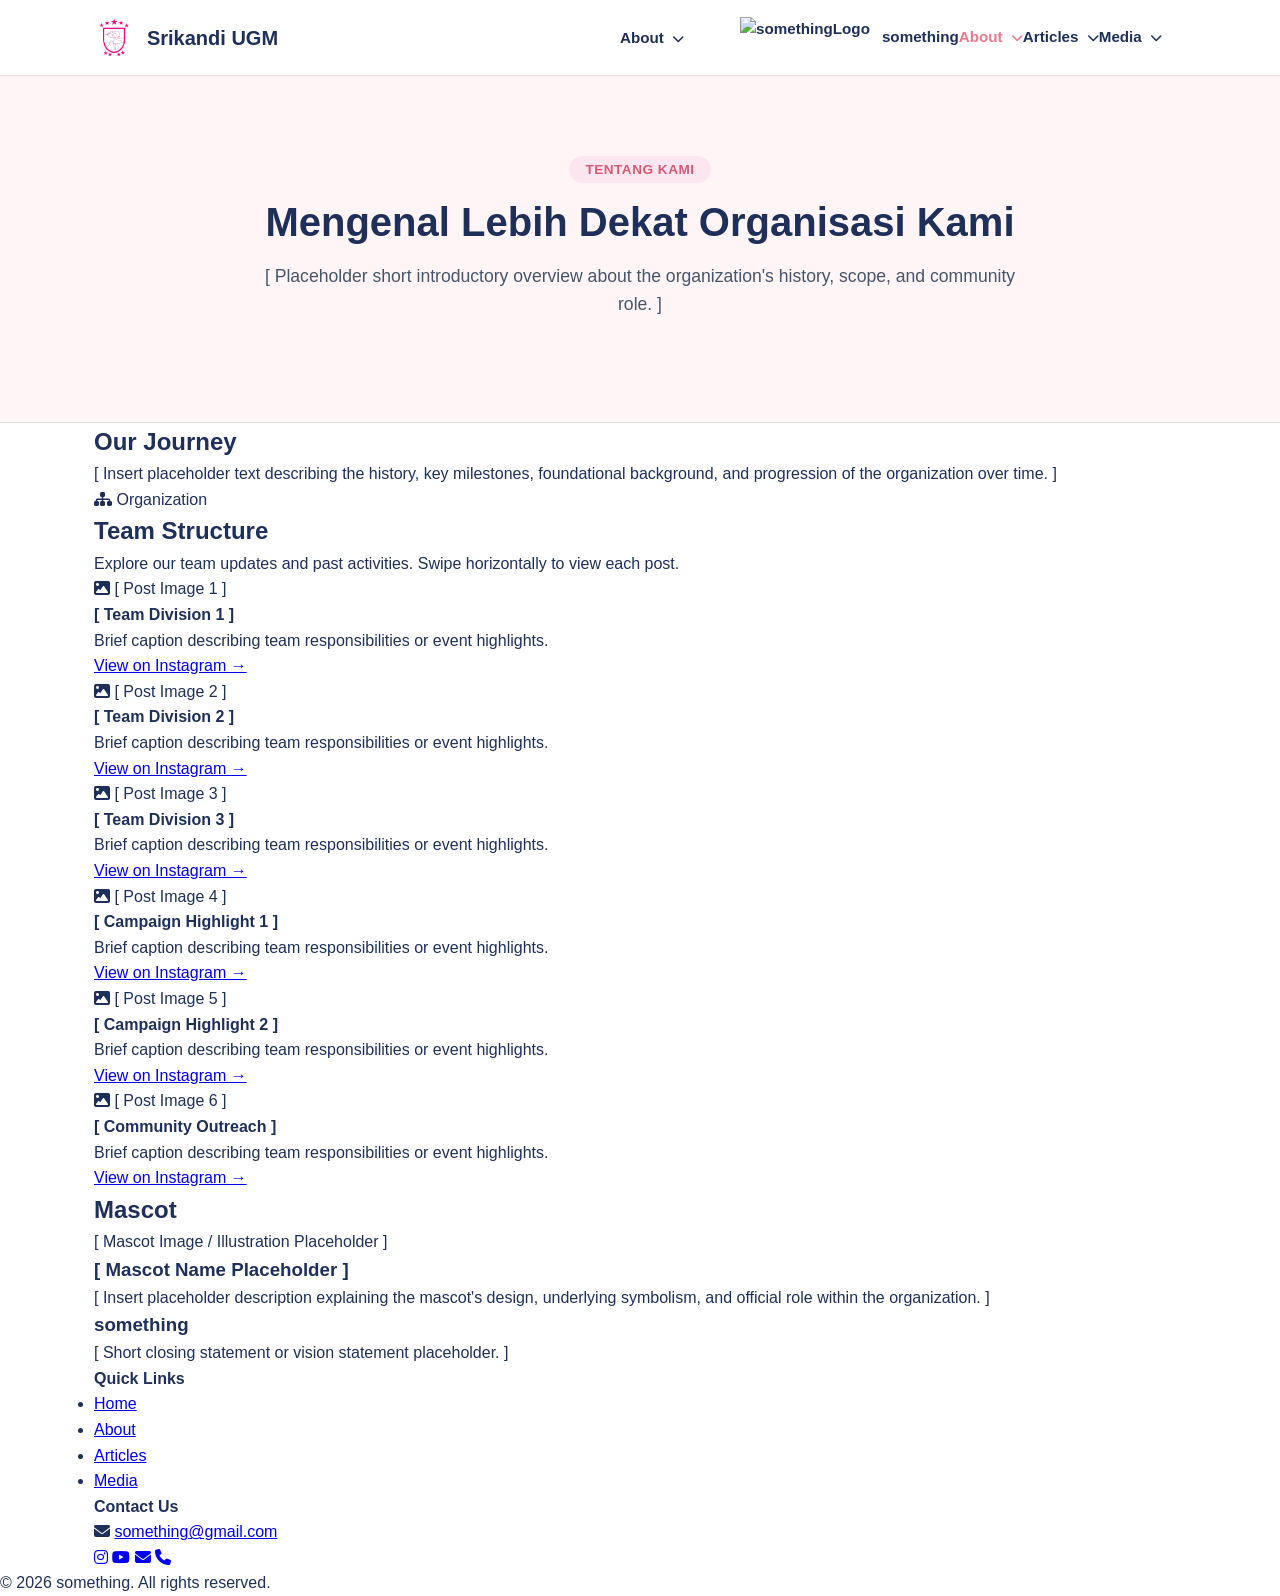
==== about.html @ bfdedd5c "Update about.html" ====
<!DOCTYPE html>
<html lang="en">
<head>
    <meta charset="UTF-8">
    <meta name="viewport" content="width=device-width, initial-scale=1.0">
    <title>About Us - something</title>
    <link rel="stylesheet" href="style.css">
    <!-- FontAwesome for icons -->
    <link rel="stylesheet" href="https://cdnjs.cloudflare.com/ajax/libs/font-awesome/6.4.0/css/all.min.css">
</head>
<body>

    
    <!-- TOP NAVIGATION BAR -->
    <header class="navbar">
        <div class="nav-container">
            <a href="index.html" class="logo">
                <img src="Srikandi-Logo.png" alt="Srikandi UGM Logo">
                <span>Srikandi UGM</span>
            </a>

            <nav>
                <ul class="nav-links">
                    <!-- About Page -->
                    <li class="dropdown">
                        <a href="about.html">About <i class="fa-solid fa-chevron-down"></i></a>
                        <ul class="dropdown-menu">
                            <li><a href="about.html#journey">Our Journey</a></li>
                            <li><a href="about.html#team">Team Structure</a></li>
                            <li><a href="about.html#mascot">Mascot</a></li>
                        </ul>
                    </li>
                    
    <!-- TOP NAVIGATION BAR -->
    <header class="navbar">
        <div class="nav-container">
            <a href="index.html" class="logo">
                <img src="placeholder-logo.png" alt="somethingLogo">
                <span>something</span>
            </a>

                    <!-- About Page -->
                    <li class="dropdown">
                        <a href="about.html" class="active">About <i class="fa-solid fa-chevron-down"></i></a>
                        <ul class="dropdown-menu">
                            <li><a href="about.html#story">Our Journey</a></li>
                            <li><a href="about.html#team">Team Structure</a></li>
                            <li><a href="about.html#mascot">Mascot</a></li>
                        </ul>
                    </li>

                    <!-- Article Page -->
                    <li class="dropdown">
                        <a href="article.html">Articles <i class="fa-solid fa-chevron-down"></i></a>
                        <ul class="dropdown-menu">
                            <li><a href="article.html#news">Latest News</a></li>
                            <li><a href="article.html#advocacy">Advocacy Papers</a></li>
                            <li><a href="article.html#stories">Impact</a></li>
                        </ul>
                    </li>

                    <!-- Media Page -->
                    <li class="dropdown">
                        <a href="media.html">Media <i class="fa-solid fa-chevron-down"></i></a>
                        <ul class="dropdown-menu">
                            <li><a href="media.html#gallery">Photo Gallery</a></li>
                            <li><a href="media.html#videos">Video Documentation</a></li>
                        </ul>
                    </li>
                </ul>
            </nav>
        </div>
    </header>
 <!-- PAGE HERO HEADER -->
        <section class="about-hero">
            <div class="about-hero-content">
                <span class="badge">Tentang Kami</span>
                <h1>Mengenal Lebih Dekat Organisasi Kami</h1>
                <p>[ Placeholder short introductory overview about the organization's history, scope, and community role. ]</p>
            </div>
        </section>
    <main>
        
        <!-- SECTION 1: OUR JOURNEY -->
        <section id="story" class="about-section">
            <div class="container">
                <div class="about-section-header">
                    <h2>Our Journey</h2>
                    <div class="divider"></div>
                </div>
                <div class="about-card">
                    <p>[ Insert placeholder text describing the history, key milestones, foundational background, and progression of the organization over time. ]</p>
                </div>
            </div>
        </section>

<!-- SECTION 2: TEAM STRUCTURE & INSTAGRAM HIGHLIGHTS -->
        <section id="team" class="section about-section bg-alt">
            <div class="container">
                <div class="section-title">
                    <span class="sub-badge"><i class="fa-solid fa-sitemap"></i> Organization</span>
                    <h2>Team Structure</h2>
                </div>
                <p class="section-intro">Explore our team updates and past activities. Swipe horizontally to view each post.</p>
                
                <!-- Instagram Horizontal Carousel -->
                <div class="insta-carousel-wrapper">
                    <div class="insta-carousel-track">
                        <!-- Post 1 -->
                        <div class="insta-card">
                            <div class="insta-img-box">
                                <!-- Replace this placeholder div with <img src="your-image-filename.jpg" alt="Post 1"> when you add real photos -->
                                <i class="fa-solid fa-image"></i>
                                <span>[ Post Image 1 ]</span>
                            </div>
                            <div class="insta-caption">
                                <h4>[ Team Division 1 ]</h4>
                                <p>Brief caption describing team responsibilities or event highlights.</p>
                                <a href="https://www.instagram.com/p/DdduLUnjwdP/" target="_blank" class="insta-link">View on Instagram &rarr;</a>
                            </div>
                        </div>

                        <!-- Post 2 -->
                        <div class="insta-card">
                            <div class="insta-img-box">
                                <i class="fa-solid fa-image"></i>
                                <span>[ Post Image 2 ]</span>
                            </div>
                            <div class="insta-caption">
                                <h4>[ Team Division 2 ]</h4>
                                <p>Brief caption describing team responsibilities or event highlights.</p>
                                <a href="https://www.instagram.com/p/DddrIZyj0x9/" target="_blank" class="insta-link">View on Instagram &rarr;</a>
                            </div>
                        </div>

                        <!-- Post 3 -->
                        <div class="insta-card">
                            <div class="insta-img-box">
                                <i class="fa-solid fa-image"></i>
                                <span>[ Post Image 3 ]</span>
                            </div>
                            <div class="insta-caption">
                                <h4>[ Team Division 3 ]</h4>
                                <p>Brief caption describing team responsibilities or event highlights.</p>
                                <a href="https://www.instagram.com/p/DddmziSj2fd/" target="_blank" class="insta-link">View on Instagram &rarr;</a>
                            </div>
                        </div>

                        <!-- Post 4 -->
                        <div class="insta-card">
                            <div class="insta-img-box">
                                <i class="fa-solid fa-image"></i>
                                <span>[ Post Image 4 ]</span>
                            </div>
                            <div class="insta-caption">
                                <h4>[ Campaign Highlight 1 ]</h4>
                                <p>Brief caption describing team responsibilities or event highlights.</p>
                                <a href="https://www.instagram.com/p/Dddt43dj1MA/" target="_blank" class="insta-link">View on Instagram &rarr;</a>
                            </div>
                        </div>

                        <!-- Post 5 -->
                        <div class="insta-card">
                            <div class="insta-img-box">
                                <i class="fa-solid fa-image"></i>
                                <span>[ Post Image 5 ]</span>
                            </div>
                            <div class="insta-caption">
                                <h4>[ Campaign Highlight 2 ]</h4>
                                <p>Brief caption describing team responsibilities or event highlights.</p>
                                <a href="https://www.instagram.com/p/DdduuyJD9_j/" target="_blank" class="insta-link">View on Instagram &rarr;</a>
                            </div>
                        </div>

                        <!-- Post 6 -->
                        <div class="insta-card">
                            <div class="insta-img-box">
                                <i class="fa-solid fa-image"></i>
                                <span>[ Post Image 6 ]</span>
                            </div>
                            <div class="insta-caption">
                                <h4>[ Community Outreach ]</h4>
                                <p>Brief caption describing team responsibilities or event highlights.</p>
                                <a href="https://www.instagram.com/p/Ddds6G7jxyx/" target="_blank" class="insta-link">View on Instagram &rarr;</a>
                            </div>
                        </div>
                    </div>
                </div>
            </div>
        </section>
        
        <!-- SECTION 3: MASCOT -->
        <section id="mascot" class="about-section">
            <div class="container">
                <div class="about-section-header">
                    <h2>Mascot</h2>
                    <div class="divider"></div>
                </div>
                <div class="about-card mascot-container">
                    <div class="mascot-placeholder">
                        [ Mascot Image / Illustration Placeholder ]
                    </div>
                    <div class="mascot-text">
                        <h3>[ Mascot Name Placeholder ]</h3>
                        <p>[ Insert placeholder description explaining the mascot's design, underlying symbolism, and official role within the organization. ]</p>
                    </div>
                </div>
            </div>
        </section>
    </main>

    <!-- FOOTER WITH CONTACTS & SOCIALS -->
    <footer class="footer">
        <div class="container footer-grid">
            <div class="footer-about">
                <h3>something</h3>
                <p>[ Short closing statement or vision statement placeholder. ]</p>
            </div>

            <div class="footer-nav">
                <h4>Quick Links</h4>
                <ul>
                    <li><a href="index.html">Home</a></li>
                    <li><a href="about.html">About</a></li>
                    <li><a href="article.html">Articles</a></li>
                    <li><a href="media.html">Media</a></li>
                </ul>
            </div>

            <div class="footer-contact">
                <h4>Contact Us</h4>
                <p><i class="fa-solid fa-envelope"></i> <a href="mailto:something@gmail.com">something@gmail.com</a></p>
                <div class="social-links">
                    <a href="https://www.instagram.com/something" target="_blank" aria-label="Instagram"><i class="fa-brands fa-instagram"></i></a>
                    <a href="https://www.youtube.com/@soemthing" target="_blank" aria-label="YouTube"><i class="fa-brands fa-youtube"></i></a>
                    <a href="mailto:something@gmail.com" aria-label="Email"><i class="fa-solid fa-envelope"></i></a>
                    <a href="https://wa.me/+placeholder" target="_blank"><i class="fa-solid fa-phone"></i></a>
                </div>
            </div>
        </div>

        <div class="footer-bottom">
            <p>&copy; 2026 something. All rights reserved.</p>
        </div>
    </footer>

    <script async src="//www.instagram.com/embed.js"></script>
    <script src="script.js"></script>
</body>
</html>
---- style.css ----
/* --- 1. GLOBAL VARIABLES & BASE STYLES --- */
:root {
    --bg-light-pink: #FFF5F7;
    --bg-soft-pink: #FCE7F0;
    --primary-pink: #E87A90;
    --primary-pink-dark: #D65A74;
    --text-navy: #1E3059;
    --text-muted: #475569;
    --white: #FFFFFF;
    --border-color: #F3D5E0;
    --shadow: 0 4px 15px rgba(15, 23, 42, 0.05);
}

*, *::before, *::after {
    margin: 0;
    padding: 0;
    box-sizing: border-box;
}

html {
    scroll-behavior: smooth;
    scroll-padding-top: 90px;
}

body {
    font-family: 'Segoe UI', -apple-system, BlinkMacSystemFont, Roboto, sans-serif;
    color: var(--text-navy);
    background-color: var(--white);
    line-height: 1.6;
}

.container {
    max-width: 1140px;
    margin: 0 auto;
    padding: 0 24px;
}

.text-center { text-align: center; }

/* --- 2. NAVBAR & DROPDOWNS --- */
.navbar {
    background-color: var(--white);
    border-bottom: 1px solid var(--border-color);
    position: sticky;
    top: 0;
    z-index: 1000;
}

.nav-container {
    max-width: 1140px;
    margin: 0 auto;
    padding: 0 24px;
    display: flex;
    justify-content: space-between;
    align-items: center;
    height: 75px;
}

.logo {
    display: flex;
    align-items: center;
    gap: 12px;
    text-decoration: none;
    font-weight: 700;
    font-size: 1.25rem;
    color: var(--text-navy);
}

.logo img { height: 40px; width: auto; }

.nav-links {
    display: flex;
    list-style: none;
    gap: 32px;
}

.nav-links a {
    text-decoration: none;
    color: var(--text-navy);
    font-weight: 600;
    font-size: 0.95rem;
    transition: color 0.2s ease;
}

.nav-links a:hover, .nav-links a.active { color: var(--primary-pink); }
.nav-links i { font-size: 0.75rem; margin-left: 4px; }

.dropdown {
    position: relative;
    padding: 25px 0;
}

.dropdown-menu {
    position: absolute;
    top: 100%;
    left: 0;
    background-color: var(--white);
    min-width: 200px;
    box-shadow: var(--shadow);
    border: 1px solid var(--border-color);
    border-radius: 8px;
    list-style: none;
    padding: 8px 0;
    opacity: 0;
    visibility: hidden;
    transform: translateY(10px);
    transition: all 0.25s ease;
}

.dropdown:hover .dropdown-menu {
    opacity: 1;
    visibility: visible;
    transform: translateY(0);
}

.dropdown-menu li a {
    display: block;
    padding: 10px 18px;
    font-weight: 500;
    font-size: 0.9rem;
}

.dropdown-menu li a:hover {
    background-color: var(--bg-light-pink);
    color: var(--primary-pink-dark);
}

/* --- 3. HERO & PAGE HEADERS --- */
.hero {
    background-color: var(--bg-light-pink);
    padding: 80px 24px;
    text-align: center;
    border-bottom: 1px solid var(--border-color);
}

.hero-content { max-width: 760px; margin: 0 auto; }

.about-hero {
    background-color: var(--bg-light-pink);
    padding: 80px 24px;
    text-align: center;
    border-bottom: 1px solid var(--border-color);
    width: 100%; /* Spans the entire screen width */
}

.about-hero-content {
    max-width: 760px;
    margin: 0 auto;
}

.badge {
    background-color: var(--bg-soft-pink);
    color: var(--primary-pink-dark);
    padding: 6px 16px;
    border-radius: 20px;
    font-size: 0.85rem;
    font-weight: 700;
    text-transform: uppercase;
    letter-spacing: 0.5px;
}

.hero h1, .about-hero h1 {
    font-size: 2.5rem;
    margin: 16px 0;
    line-height: 1.2;
}

.hero p, .about-hero p {
    font-size: 1.1rem;
    color: var(--text-muted);
    margin-bottom: 24px;
}

.hero-actions {
    display: flex;
    justify-content: center;
    gap: 16px;
}

.btn {
    display: inline-block;
    padding: 12px 28px;
    border-radius: 6px;
    text-
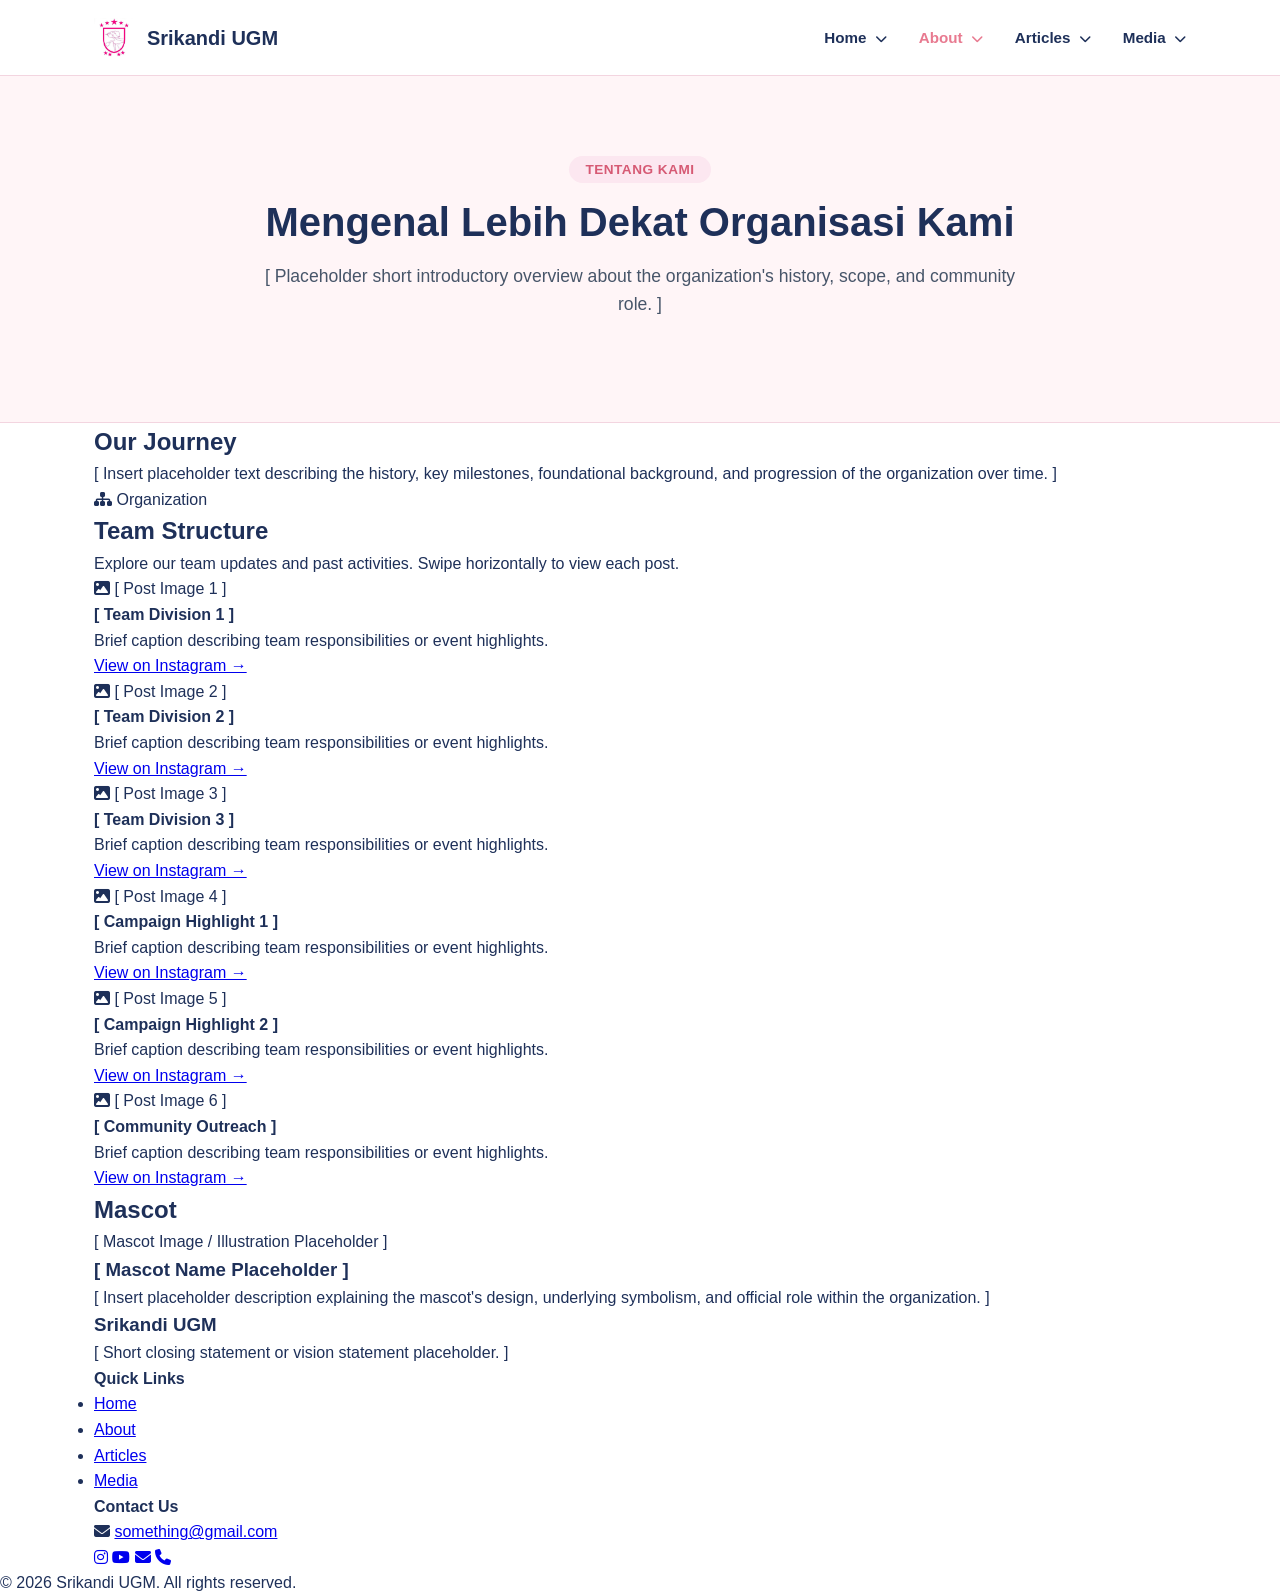
==== commit 7183cd3e: "Update about.html" ====
--- a/about.html
+++ b/about.html
@@ -3,14 +3,13 @@
 <head>
     <meta charset="UTF-8">
     <meta name="viewport" content="width=device-width, initial-scale=1.0">
-    <title>About Us - something</title>
+    <title>About Us - Srikandi UGM</title>
     <link rel="stylesheet" href="style.css">
     <!-- FontAwesome for icons -->
     <link rel="stylesheet" href="https://cdnjs.cloudflare.com/ajax/libs/font-awesome/6.4.0/css/all.min.css">
 </head>
 <body>
 
-    
     <!-- TOP NAVIGATION BAR -->
     <header class="navbar">
         <div class="nav-container">
@@ -21,23 +20,13 @@
 
             <nav>
                 <ul class="nav-links">
-                    <!-- About Page -->
-                    <li class="dropdown">
-                        <a href="about.html">About <i class="fa-solid fa-chevron-down"></i></a>
-                        <ul class="dropdown-menu">
-                            <li><a href="about.html#journey">Our Journey</a></li>
-                            <li><a href="about.html#team">Team Structure</a></li>
-                            <li><a href="about.html#mascot">Mascot</a></li>
-                        </ul>
-                    </li>
-                    
-    <!-- TOP NAVIGATION BAR -->
-    <header class="navbar">
-        <div class="nav-container">
-            <a href="index.html" class="logo">
-                <img src="placeholder-logo.png" alt="somethingLogo">
-                <span>something</span>
-            </a>
+                    <!-- Home Page -->
+                    <li class="dropdown">
+                        <a href="index.html">Home <i class="fa-solid fa-chevron-down"></i></a>
+                        <ul class="dropdown-menu">
+                            <li><a href="index.html#vision-mission">Vision & Mission</a></li>
+                        </ul>
+                    </li>
 
                     <!-- About Page -->
                     <li class="dropdown">
@@ -71,7 +60,9 @@
             </nav>
         </div>
     </header>
- <!-- PAGE HERO HEADER -->
+
+    <main>
+        <!-- PAGE HERO HEADER -->
         <section class="about-hero">
             <div class="about-hero-content">
                 <span class="badge">Tentang Kami</span>
@@ -79,8 +70,7 @@
                 <p>[ Placeholder short introductory overview about the organization's history, scope, and community role. ]</p>
             </div>
         </section>
-    <main>
-        
+
         <!-- SECTION 1: OUR JOURNEY -->
         <section id="story" class="about-section">
             <div class="container">
@@ -94,7 +84,7 @@
             </div>
         </section>
 
-<!-- SECTION 2: TEAM STRUCTURE & INSTAGRAM HIGHLIGHTS -->
+        <!-- SECTION 2: TEAM STRUCTURE & INSTAGRAM HIGHLIGHTS -->
         <section id="team" class="section about-section bg-alt">
             <div class="container">
                 <div class="section-title">
@@ -109,7 +99,6 @@
                         <!-- Post 1 -->
                         <div class="insta-card">
                             <div class="insta-img-box">
-                                <!-- Replace this placeholder div with <img src="your-image-filename.jpg" alt="Post 1"> when you add real photos -->
                                 <i class="fa-solid fa-image"></i>
                                 <span>[ Post Image 1 ]</span>
                             </div>
@@ -213,7 +202,7 @@
     <footer class="footer">
         <div class="container footer-grid">
             <div class="footer-about">
-                <h3>something</h3>
+                <h3>Srikandi UGM</h3>
                 <p>[ Short closing statement or vision statement placeholder. ]</p>
             </div>
 
@@ -240,11 +229,10 @@
         </div>
 
         <div class="footer-bottom">
-            <p>&copy; 2026 something. All rights reserved.</p>
+            <p>&copy; 2026 Srikandi UGM. All rights reserved.</p>
         </div>
     </footer>
 
-    <script async src="//www.instagram.com/embed.js"></script>
     <script src="script.js"></script>
 </body>
 </html>
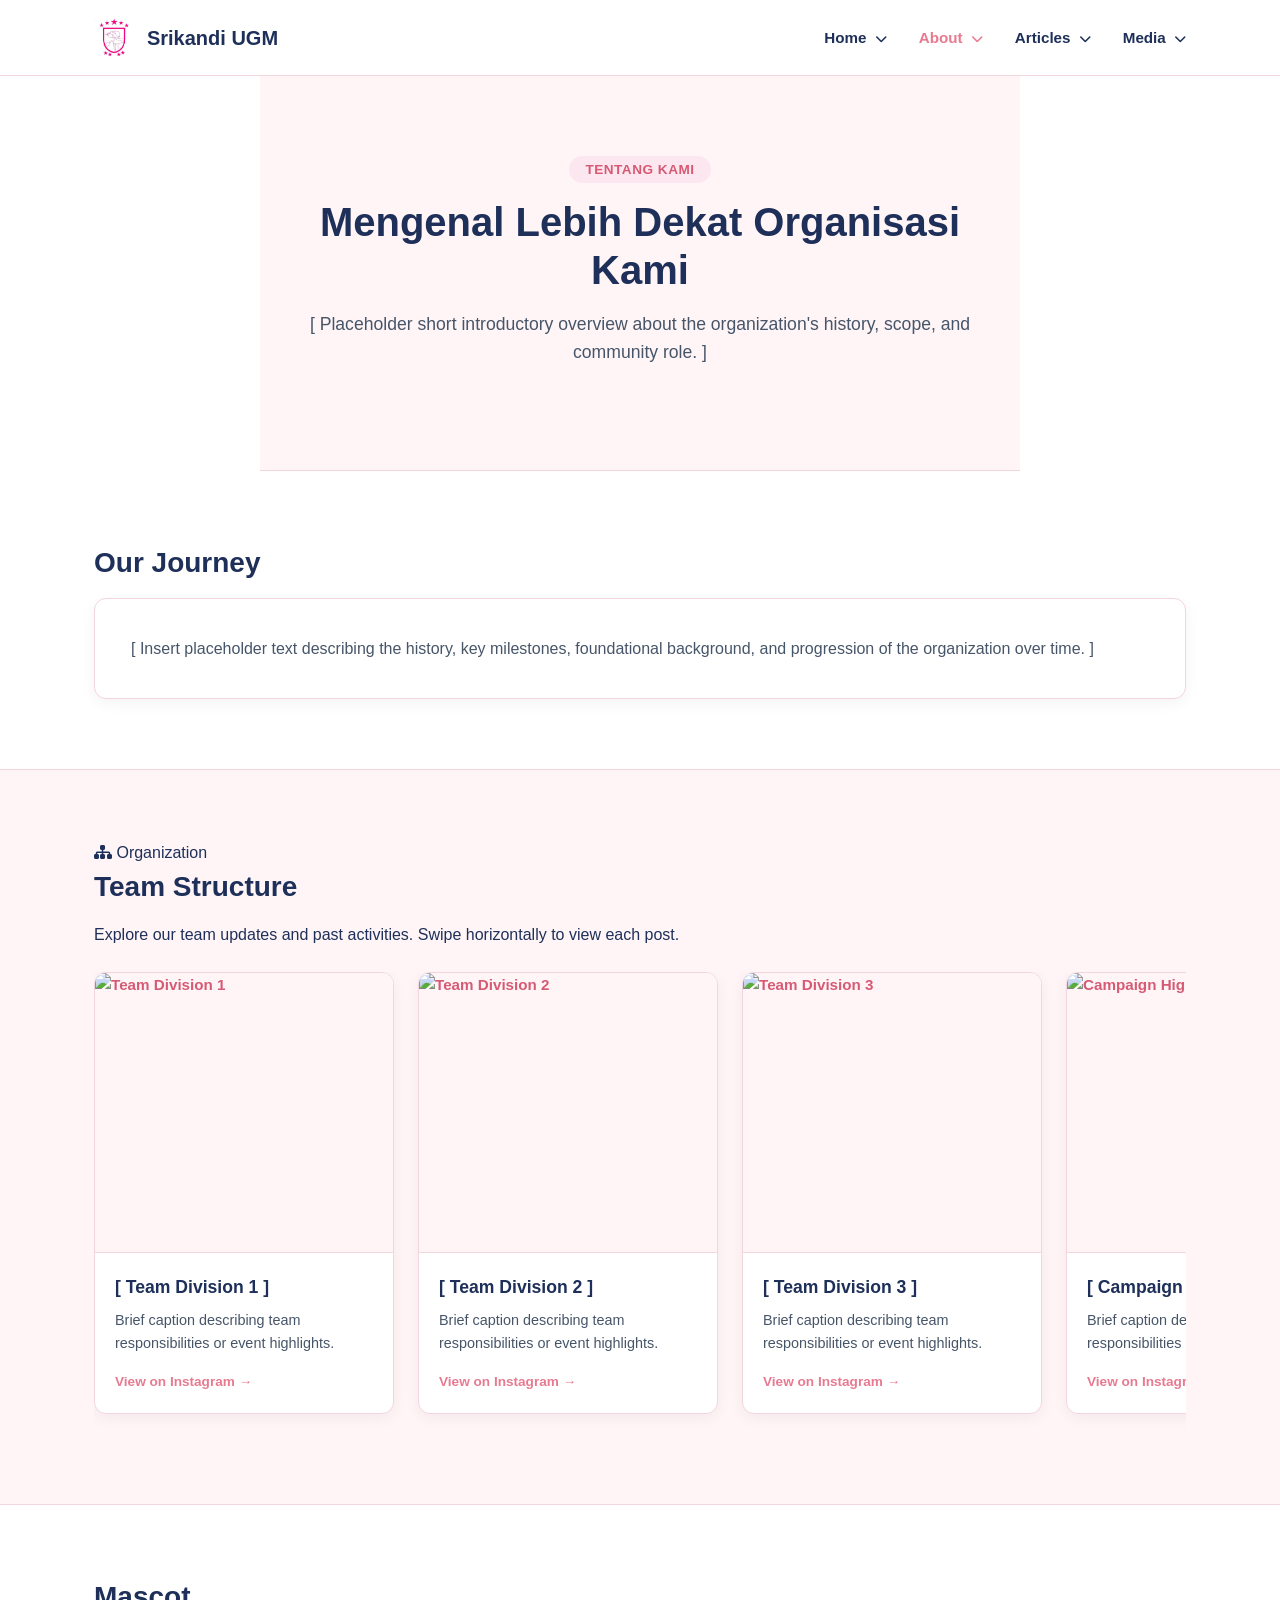
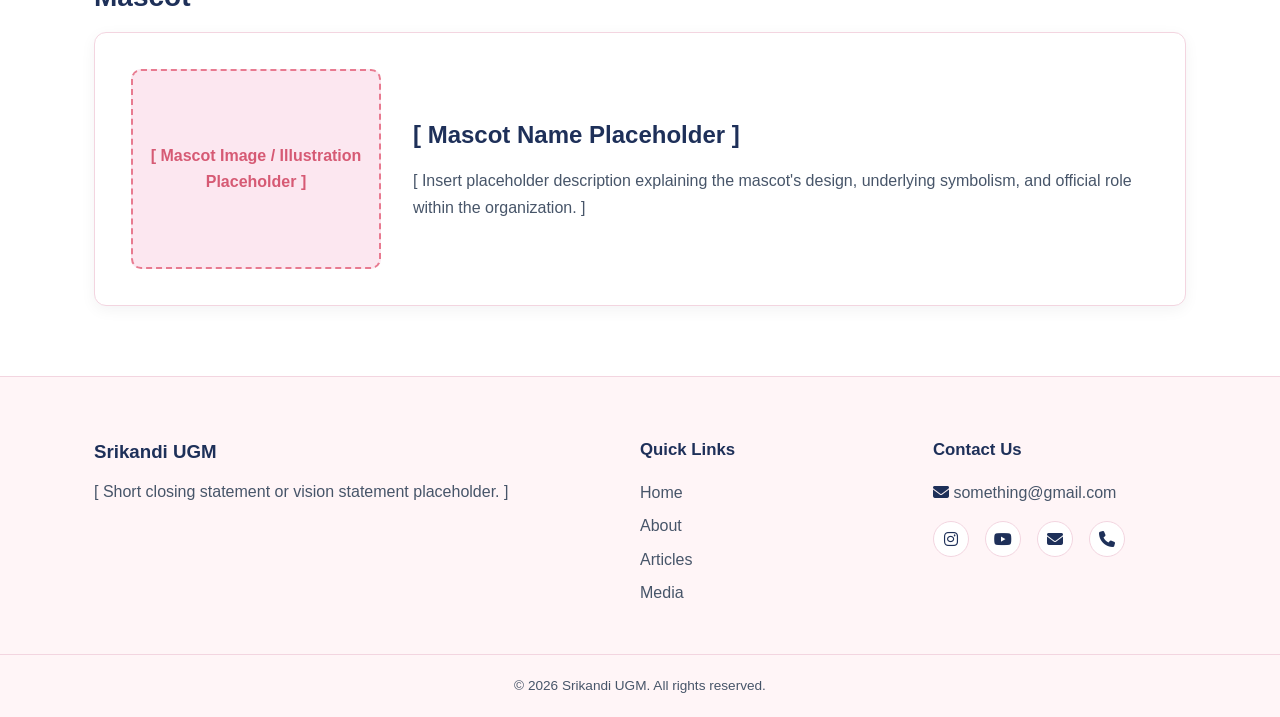
==== commit 90757793: "Update about.html" ====
--- a/about.html
+++ b/about.html
@@ -99,8 +99,7 @@
                         <!-- Post 1 -->
                         <div class="insta-card">
                             <div class="insta-img-box">
-                                <i class="fa-solid fa-image"></i>
-                                <span>[ Post Image 1 ]</span>
+                                <img src="post1.jpg" alt="Team Division 1">
                             </div>
                             <div class="insta-caption">
                                 <h4>[ Team Division 1 ]</h4>
@@ -112,8 +111,7 @@
                         <!-- Post 2 -->
                         <div class="insta-card">
                             <div class="insta-img-box">
-                                <i class="fa-solid fa-image"></i>
-                                <span>[ Post Image 2 ]</span>
+                                <img src="post2.jpg" alt="Team Division 2">
                             </div>
                             <div class="insta-caption">
                                 <h4>[ Team Division 2 ]</h4>
@@ -125,8 +123,7 @@
                         <!-- Post 3 -->
                         <div class="insta-card">
                             <div class="insta-img-box">
-                                <i class="fa-solid fa-image"></i>
-                                <span>[ Post Image 3 ]</span>
+                                <img src="post3.jpg" alt="Team Division 3">
                             </div>
                             <div class="insta-caption">
                                 <h4>[ Team Division 3 ]</h4>
@@ -138,8 +135,7 @@
                         <!-- Post 4 -->
                         <div class="insta-card">
                             <div class="insta-img-box">
-                                <i class="fa-solid fa-image"></i>
-                                <span>[ Post Image 4 ]</span>
+                                <img src="post4.jpg" alt="Campaign Highlight 1">
                             </div>
                             <div class="insta-caption">
                                 <h4>[ Campaign Highlight 1 ]</h4>
@@ -151,8 +147,7 @@
                         <!-- Post 5 -->
                         <div class="insta-card">
                             <div class="insta-img-box">
-                                <i class="fa-solid fa-image"></i>
-                                <span>[ Post Image 5 ]</span>
+                                <img src="post5.jpg" alt="Campaign Highlight 2">
                             </div>
                             <div class="insta-caption">
                                 <h4>[ Campaign Highlight 2 ]</h4>
@@ -164,8 +159,7 @@
                         <!-- Post 6 -->
                         <div class="insta-card">
                             <div class="insta-img-box">
-                                <i class="fa-solid fa-image"></i>
-                                <span>[ Post Image 6 ]</span>
+                                <img src="post6.jpg" alt="Community Outreach">
                             </div>
                             <div class="insta-caption">
                                 <h4>[ Community Outreach ]</h4>
--- a/style.css
+++ b/style.css
@@ -126,27 +126,14 @@
 }
 
 /* --- 3. HERO & PAGE HEADERS --- */
-.hero {
+.hero, .about-hero {
     background-color: var(--bg-light-pink);
     padding: 80px 24px;
     text-align: center;
     border-bottom: 1px solid var(--border-color);
 }
 
-.hero-content { max-width: 760px; margin: 0 auto; }
-
-.about-hero {
-    background-color: var(--bg-light-pink);
-    padding: 80px 24px;
-    text-align: center;
-    border-bottom: 1px solid var(--border-color);
-    width: 100%; /* Spans the entire screen width */
-}
-
-.about-hero-content {
-    max-width: 760px;
-    margin: 0 auto;
-}
+.hero-content, .about-hero { max-width: 760px; margin: 0 auto; }
 
 .badge {
     background-color: var(--bg-soft-pink);
@@ -181,4 +168,250 @@
     display: inline-block;
     padding: 12px 28px;
     border-radius: 6px;
-    text-
+    text-decoration: none;
+    font-weight: 600;
+    transition: background-color 0.2s ease;
+}
+
+.btn-primary { background-color: var(--primary-pink); color: var(--white); }
+.btn-primary:hover { background-color: var(--primary-pink-dark); }
+.btn-secondary { background-color: var(--white); color: var(--text-navy); border: 1px solid var(--border-color); }
+.btn-secondary:hover { background-color: var(--bg-soft-pink); }
+
+/* --- 4. SHARED SECTIONS & CARDS --- */
+.section, .about-section { padding: 70px 0; }
+.bg-alt, .about-section.alt-bg { background-color: var(--bg-light-pink); border-top: 1px solid var(--border-color); border-bottom: 1px solid var(--border-color); }
+
+.about-card, .vm-card {
+    background-color: var(--white);
+    border: 1px solid var(--border-color);
+    border-radius: 12px;
+    padding: 36px;
+    box-shadow: var(--shadow);
+}
+
+/* --- 5. INDEX: VISION & MISSION --- */
+.vision-mission-grid {
+    display: grid;
+    grid-template-columns: 1fr 1fr;
+    gap: 32px;
+}
+
+.vm-card {
+    background-color: var(--bg-light-pink);
+    transition: transform 0.2s ease, box-shadow 0.2s ease;
+}
+
+.vm-card:hover {
+    transform: translateY(-4px);
+    box-shadow: 0 8px 25px rgba(15, 23, 42, 0.08);
+}
+
+.vm-icon {
+    width: 48px;
+    height: 48px;
+    background-color: var(--bg-soft-pink);
+    color: var(--primary-pink-dark);
+    border-radius: 50%;
+    display: flex;
+    align-items: center;
+    justify-content: center;
+    font-size: 1.2rem;
+    margin-bottom: 20px;
+}
+
+.vm-card h2, .about-section-header h2, .section-title h2 {
+    font-size: 1.75rem;
+    color: var(--text-navy);
+    margin-bottom: 12px;
+}
+
+.vm-card p, .about-card p {
+    color: var(--text-muted);
+    line-height: 1.7;
+}
+
+/* --- 6. ABOUT: MASCOT --- */
+.mascot-container {
+    display: grid;
+    grid-template-columns: 250px 1fr;
+    gap: 32px;
+    align-items: center;
+}
+
+.mascot-placeholder {
+    height: 200px;
+    background-color: var(--bg-soft-pink);
+    border: 2px dashed var(--primary-pink);
+    border-radius: 10px;
+    display: flex;
+    align-items: center;
+    justify-content: center;
+    color: var(--primary-pink-dark);
+    font-weight: 600;
+    text-align: center;
+    padding: 16px;
+}
+
+.mascot-text h3 {
+    font-size: 1.5rem;
+    color: var(--text-navy);
+    margin-bottom: 12px;
+}
+
+/* --- 7. ABOUT: HORIZONTAL SWIPEABLE INSTAGRAM CAROUSEL --- */
+.insta-carousel-wrapper {
+    width: 100%;
+    overflow-x: auto;
+    padding-bottom: 20px;
+    margin-top: 24px;
+    -webkit-overflow-scrolling: touch;
+    scroll-snap-type: x mandatory;
+}
+
+.insta-carousel-wrapper::-webkit-scrollbar {
+    height: 8px;
+}
+
+.insta-carousel-wrapper::-webkit-scrollbar-track {
+    background: var(--bg-soft-pink);
+    border-radius: 4px;
+}
+
+.insta-carousel-wrapper::-webkit-scrollbar-thumb {
+    background: var(--primary-pink);
+    border-radius: 4px;
+}
+
+.insta-carousel-track {
+    display: flex;
+    gap: 24px;
+    width: max-content;
+}
+
+.insta-card {
+    scroll-snap-align: start;
+    width: 300px;
+    background-color: var(--white);
+    border: 1px solid var(--border-color);
+    border-radius: 12px;
+    overflow: hidden;
+    box-shadow: var(--shadow);
+    display: flex;
+    flex-direction: column;
+}
+
+.insta-img-box {
+    width: 100%;
+    height: 280px;
+    background-color: var(--bg-light-pink);
+    border-bottom: 1px solid var(--border-color);
+    display: flex;
+    flex-direction: column;
+    align-items: center;
+    justify-content: center;
+    gap: 10px;
+    color: var(--primary-pink-dark);
+    font-weight: 600;
+    font-size: 0.95rem;
+}
+
+.insta-img-box img {
+    width: 100%;
+    height: 100%;
+    object-fit: cover;
+}
+
+.insta-caption {
+    padding: 20px;
+    display: flex;
+    flex-direction: column;
+    flex-grow: 1;
+}
+
+.insta-caption h4 {
+    font-size: 1.1rem;
+    color: var(--text-navy);
+    margin-bottom: 8px;
+}
+
+.insta-caption p {
+    font-size: 0.9rem;
+    color: var(--text-muted);
+    margin-bottom: 16px;
+    flex-grow: 1;
+}
+
+.insta-link {
+    font-size: 0.85rem;
+    font-weight: 600;
+    color: var(--primary-pink);
+    text-decoration: none;
+    transition: color 0.2s ease;
+}
+
+.insta-link:hover {
+    color: var(--primary-pink-dark);
+}
+
+/* --- 8. FOOTER --- */
+.footer {
+    background-color: var(--bg-light-pink);
+    border-top: 1px solid var(--border-color);
+    padding-top: 60px;
+}
+
+.footer-grid {
+    display: grid;
+    grid-template-columns: 2fr 1fr 1fr;
+    gap: 40px;
+    padding-bottom: 40px;
+}
+
+.footer-about h3 { margin-bottom: 12px; }
+.footer-about p, .footer-nav a, .footer-contact a { color: var(--text-muted); text-decoration: none; }
+.footer-nav h4, .footer-contact h4 { margin-bottom: 16px; font-size: 1.05rem; }
+.footer-nav ul { list-style: none; }
+.footer-nav li { margin-bottom: 8px; }
+.footer-nav a:hover, .footer-contact a:hover { color: var(--primary-pink); }
+
+.social-links {
+    display: flex;
+    gap: 16px;
+    margin-top: 16px;
+}
+
+.social-links a {
+    display: flex;
+    align-items: center;
+    justify-content: center;
+    width: 36px;
+    height: 36px;
+    background-color: var(--white);
+    border: 1px solid var(--border-color);
+    border-radius: 50%;
+    color: var(--text-navy);
+    font-size: 1rem;
+    transition: all 0.2s ease;
+}
+
+.social-links a:hover {
+    background-color: var(--primary-pink);
+    color: var(--white);
+    border-color: var(--primary-pink);
+}
+
+.footer-bottom {
+    text-align: center;
+    padding: 20px 0;
+    border-top: 1px solid var(--border-color);
+    color: var(--text-muted);
+    font-size: 0.85rem;
+}
+
+/* --- 9. RESPONSIVE BREAKPOINTS --- */
+@media (max-width: 768px) {
+    .vision-mission-grid, .mascot-container, .footer-grid {
+        grid-template-columns: 1fr;
+    }
+}
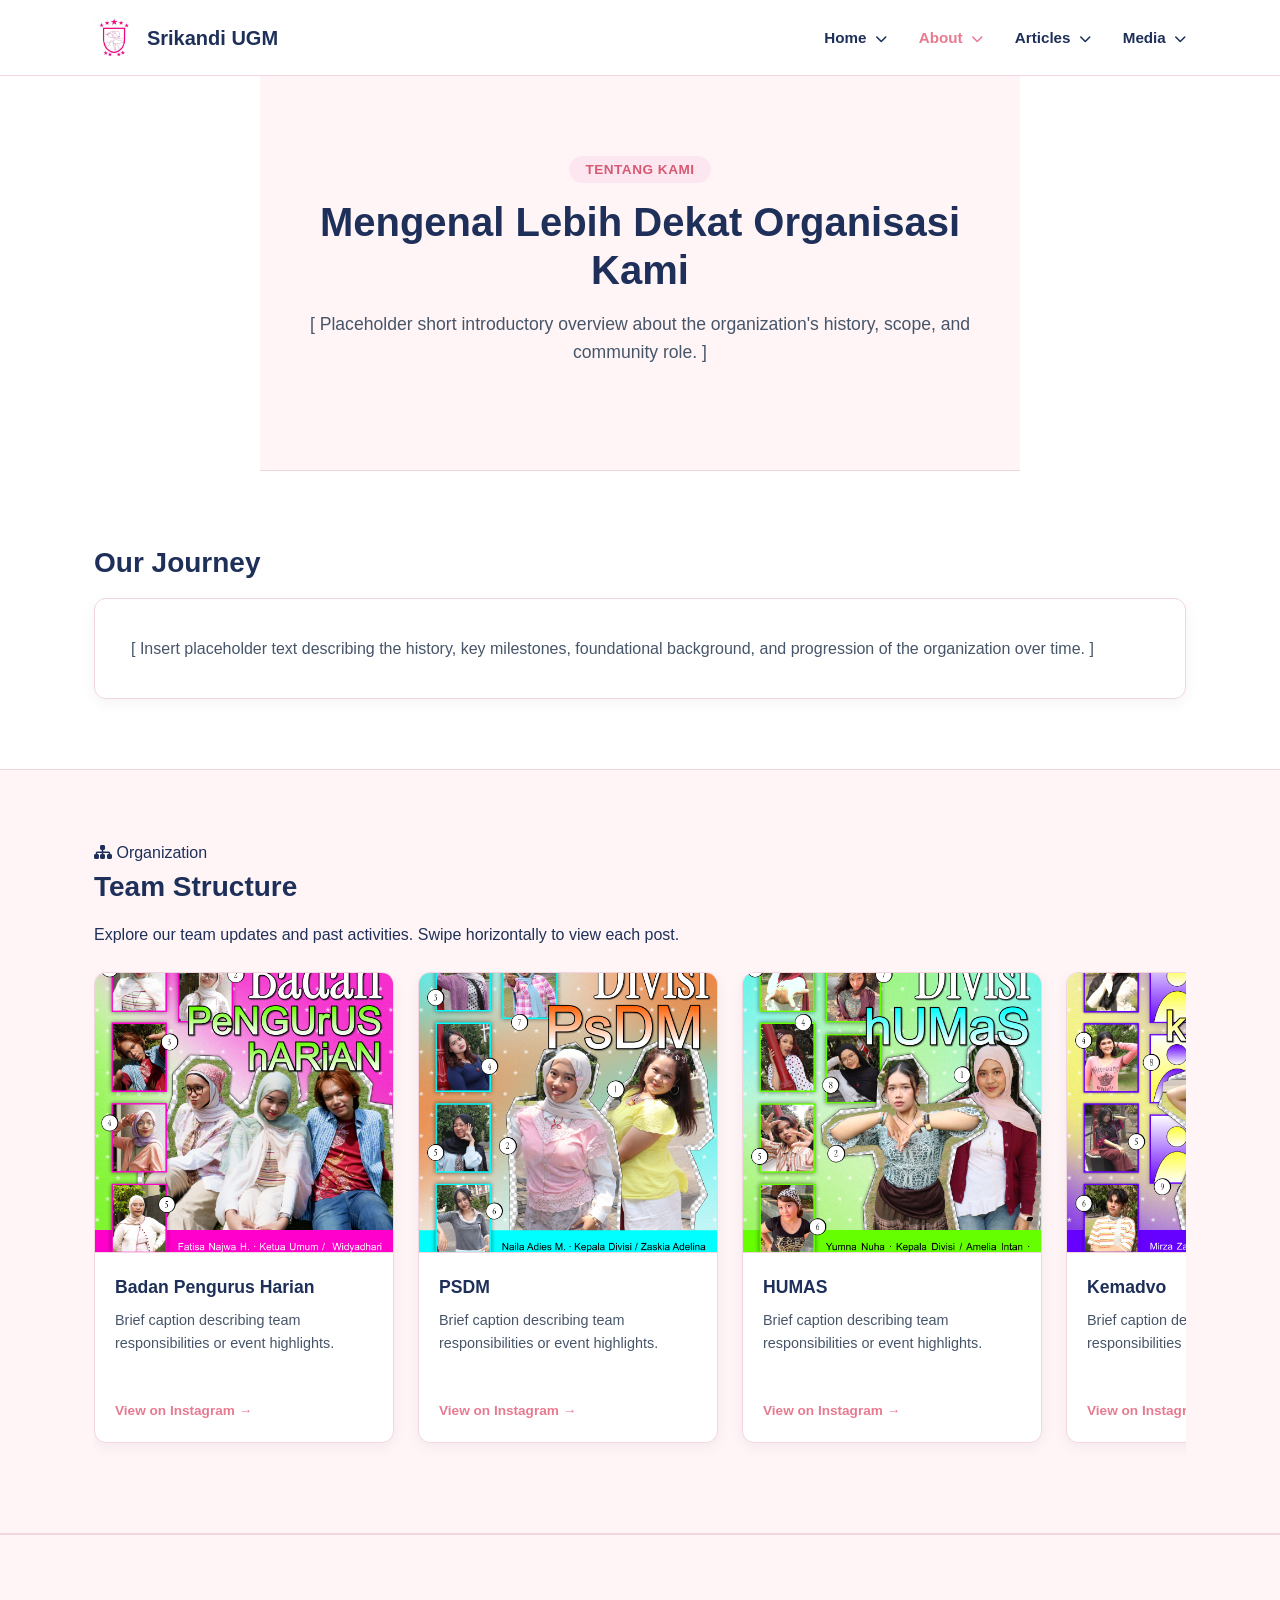
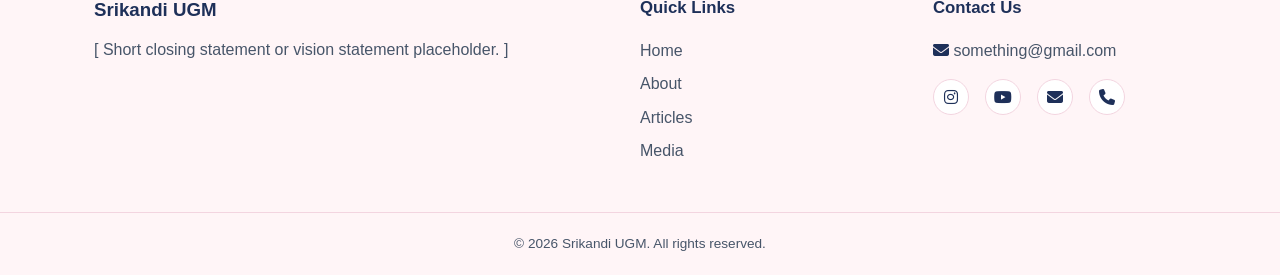
==== commit 84f062c4: "Update about.html" ====
--- a/about.html
+++ b/about.html
@@ -14,7 +14,7 @@
     <header class="navbar">
         <div class="nav-container">
             <a href="index.html" class="logo">
-                <img src="Srikandi-Logo.png" alt="Srikandi UGM Logo">
+                <img src="SrikandiWebImg/Srikandi-Logo.png" alt="Srikandi UGM Logo">
                 <span>Srikandi UGM</span>
             </a>
 
@@ -96,13 +96,13 @@
                 <!-- Instagram Horizontal Carousel -->
                 <div class="insta-carousel-wrapper">
                     <div class="insta-carousel-track">
-                        <!-- Post 1 -->
-                        <div class="insta-card">
-                            <div class="insta-img-box">
-                                <img src="post1.jpg" alt="Team Division 1">
-                            </div>
-                            <div class="insta-caption">
-                                <h4>[ Team Division 1 ]</h4>
+<!-- Post 1 -->
+                        <div class="insta-card">
+                            <div class="insta-img-box">
+                                <img src="SrikandiWebImg/BPH.png" alt="Team Division 1">
+                            </div>
+                            <div class="insta-caption">
+                                <h4>Badan Pengurus Harian</h4>
                                 <p>Brief caption describing team responsibilities or event highlights.</p>
                                 <a href="https://www.instagram.com/p/DdduLUnjwdP/" target="_blank" class="insta-link">View on Instagram &rarr;</a>
                             </div>
@@ -111,10 +111,10 @@
                         <!-- Post 2 -->
                         <div class="insta-card">
                             <div class="insta-img-box">
-                                <img src="post2.jpg" alt="Team Division 2">
-                            </div>
-                            <div class="insta-caption">
-                                <h4>[ Team Division 2 ]</h4>
+                                <img src="SrikandiWebImg/PSDM.png" alt="Team Division 2">
+                            </div>
+                            <div class="insta-caption">
+                                <h4>PSDM</h4>
                                 <p>Brief caption describing team responsibilities or event highlights.</p>
                                 <a href="https://www.instagram.com/p/DddrIZyj0x9/" target="_blank" class="insta-link">View on Instagram &rarr;</a>
                             </div>
@@ -123,10 +123,10 @@
                         <!-- Post 3 -->
                         <div class="insta-card">
                             <div class="insta-img-box">
-                                <img src="post3.jpg" alt="Team Division 3">
-                            </div>
-                            <div class="insta-caption">
-                                <h4>[ Team Division 3 ]</h4>
+                                <img src="SrikandiWebImg/Humas.png" alt="Team Division 3">
+                            </div>
+                            <div class="insta-caption">
+                                <h4>HUMAS</h4>
                                 <p>Brief caption describing team responsibilities or event highlights.</p>
                                 <a href="https://www.instagram.com/p/DddmziSj2fd/" target="_blank" class="insta-link">View on Instagram &rarr;</a>
                             </div>
@@ -135,10 +135,10 @@
                         <!-- Post 4 -->
                         <div class="insta-card">
                             <div class="insta-img-box">
-                                <img src="post4.jpg" alt="Campaign Highlight 1">
-                            </div>
-                            <div class="insta-caption">
-                                <h4>[ Campaign Highlight 1 ]</h4>
+                                <img src="SrikandiWebImg/Kemadvo.png" alt="Campaign Highlight 1">
+                            </div>
+                            <div class="insta-caption">
+                                <h4>Kemadvo</h4>
                                 <p>Brief caption describing team responsibilities or event highlights.</p>
                                 <a href="https://www.instagram.com/p/Dddt43dj1MA/" target="_blank" class="insta-link">View on Instagram &rarr;</a>
                             </div>
@@ -147,10 +147,10 @@
                         <!-- Post 5 -->
                         <div class="insta-card">
                             <div class="insta-img-box">
-                                <img src="post5.jpg" alt="Campaign Highlight 2">
-                            </div>
-                            <div class="insta-caption">
-                                <h4>[ Campaign Highlight 2 ]</h4>
+                                <img src="SrikandiWebImg/Karet.png" alt="Campaign Highlight 2">
+                            </div>
+                            <div class="insta-caption">
+                                <h4>Karet</h4>
                                 <p>Brief caption describing team responsibilities or event highlights.</p>
                                 <a href="https://www.instagram.com/p/DdduuyJD9_j/" target="_blank" class="insta-link">View on Instagram &rarr;</a>
                             </div>
@@ -159,18 +159,14 @@
                         <!-- Post 6 -->
                         <div class="insta-card">
                             <div class="insta-img-box">
-                                <img src="post6.jpg" alt="Community Outreach">
-                            </div>
-                            <div class="insta-caption">
-                                <h4>[ Community Outreach ]</h4>
+                                <img src="SrikandiWebImg/Medinfo.png" alt="Community Outreach">
+                            </div>
+                            <div class="insta-caption">
+                                <h4>Medinfo</h4>
                                 <p>Brief caption describing team responsibilities or event highlights.</p>
                                 <a href="https://www.instagram.com/p/Ddds6G7jxyx/" target="_blank" class="insta-link">View on Instagram &rarr;</a>
                             </div>
                         </div>
-                    </div>
-                </div>
-            </div>
-        </section>
         
         <!-- SECTION 3: MASCOT -->
         <section id="mascot" class="about-section">
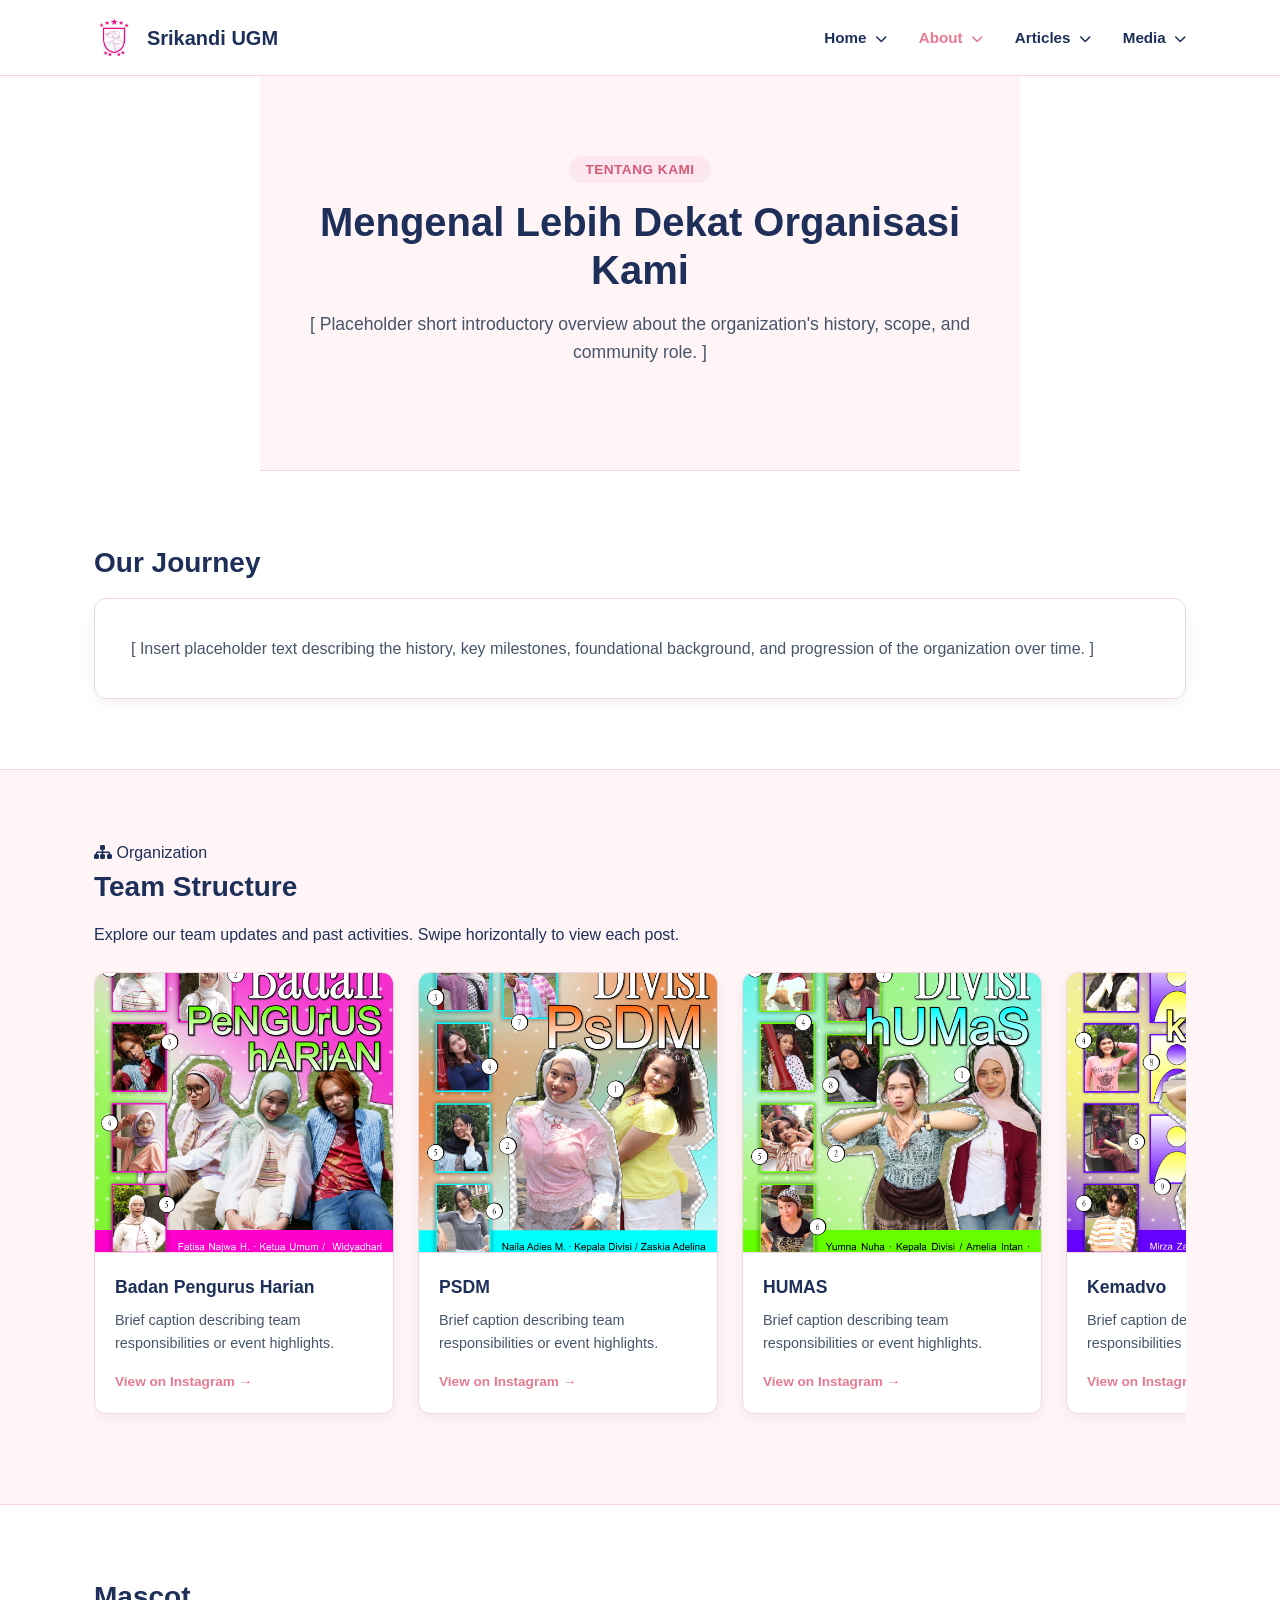
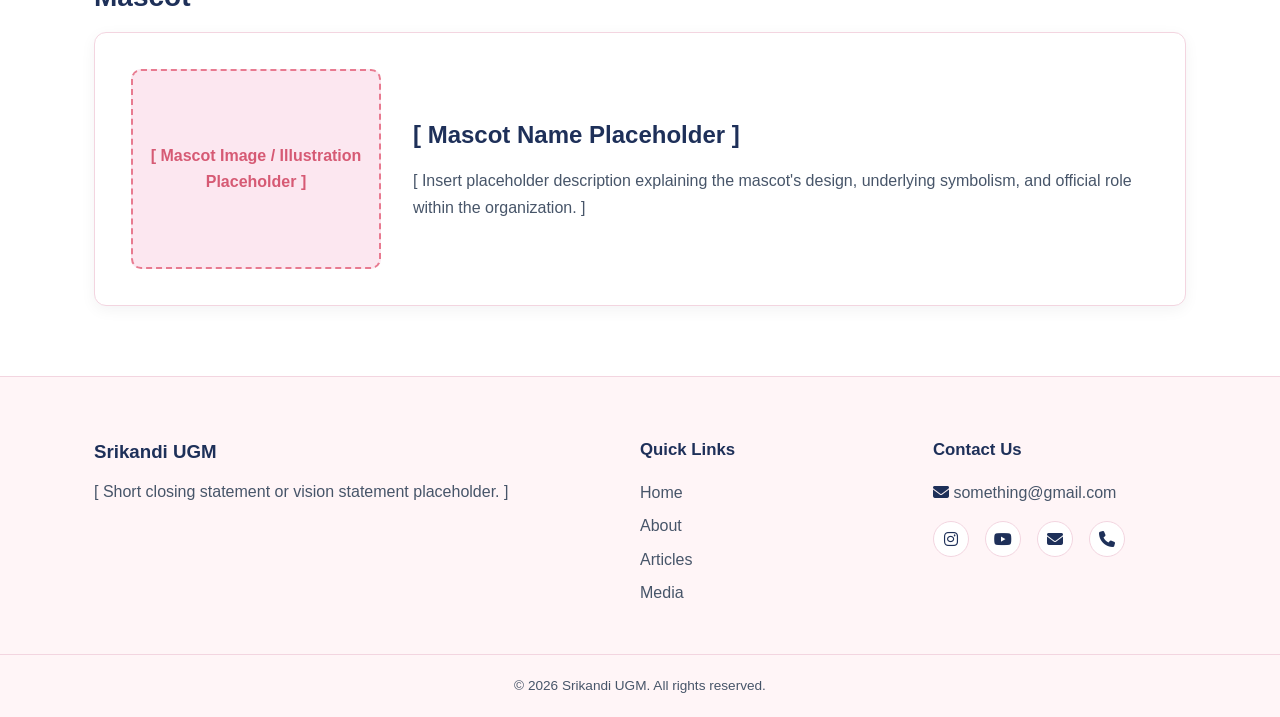
==== commit bb43fdde: "Update about.html" ====
--- a/about.html
+++ b/about.html
@@ -165,9 +165,12 @@
                                 <h4>Medinfo</h4>
                                 <p>Brief caption describing team responsibilities or event highlights.</p>
                                 <a href="https://www.instagram.com/p/Ddds6G7jxyx/" target="_blank" class="insta-link">View on Instagram &rarr;</a>
-                            </div>
-                        </div>
-        
+                    </div>
+                </div>
+            </div>
+        </section>
+    </main>
+                    
         <!-- SECTION 3: MASCOT -->
         <section id="mascot" class="about-section">
             <div class="container">
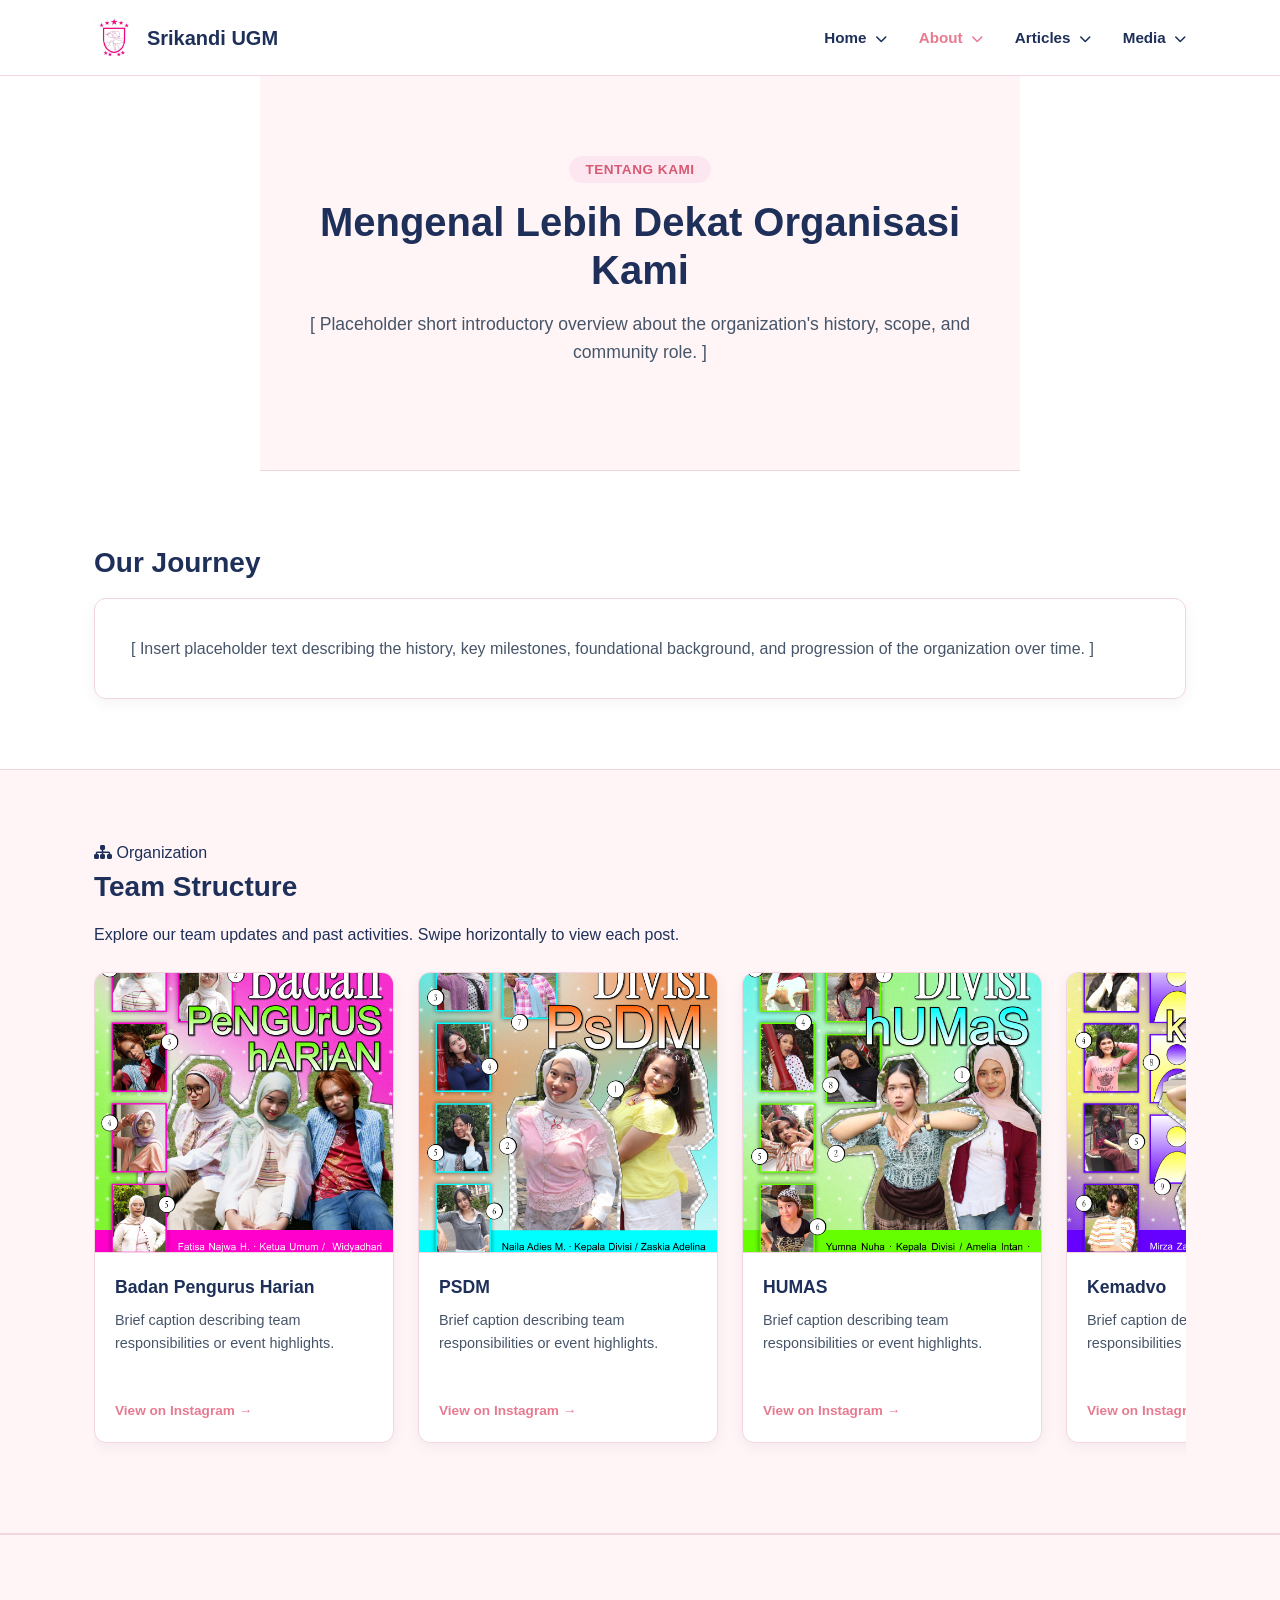
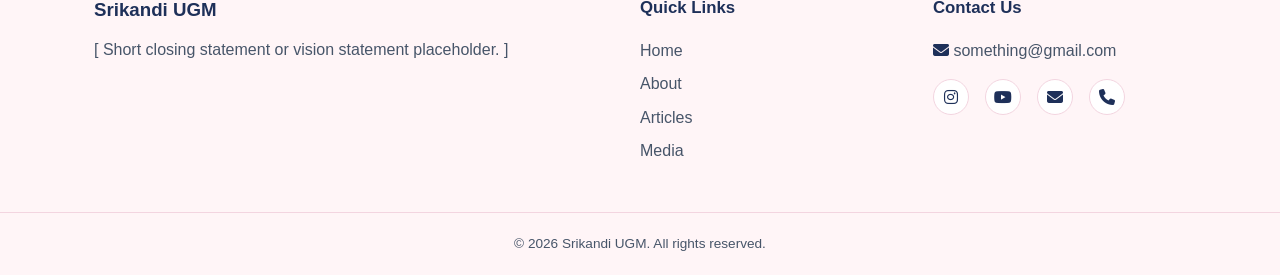
==== commit ade18bcc: "Update about.html" ====
--- a/about.html
+++ b/about.html
@@ -165,11 +165,8 @@
                                 <h4>Medinfo</h4>
                                 <p>Brief caption describing team responsibilities or event highlights.</p>
                                 <a href="https://www.instagram.com/p/Ddds6G7jxyx/" target="_blank" class="insta-link">View on Instagram &rarr;</a>
-                    </div>
-                </div>
-            </div>
-        </section>
-    </main>
+                            </div>
+                        </div>
                     
         <!-- SECTION 3: MASCOT -->
         <section id="mascot" class="about-section">
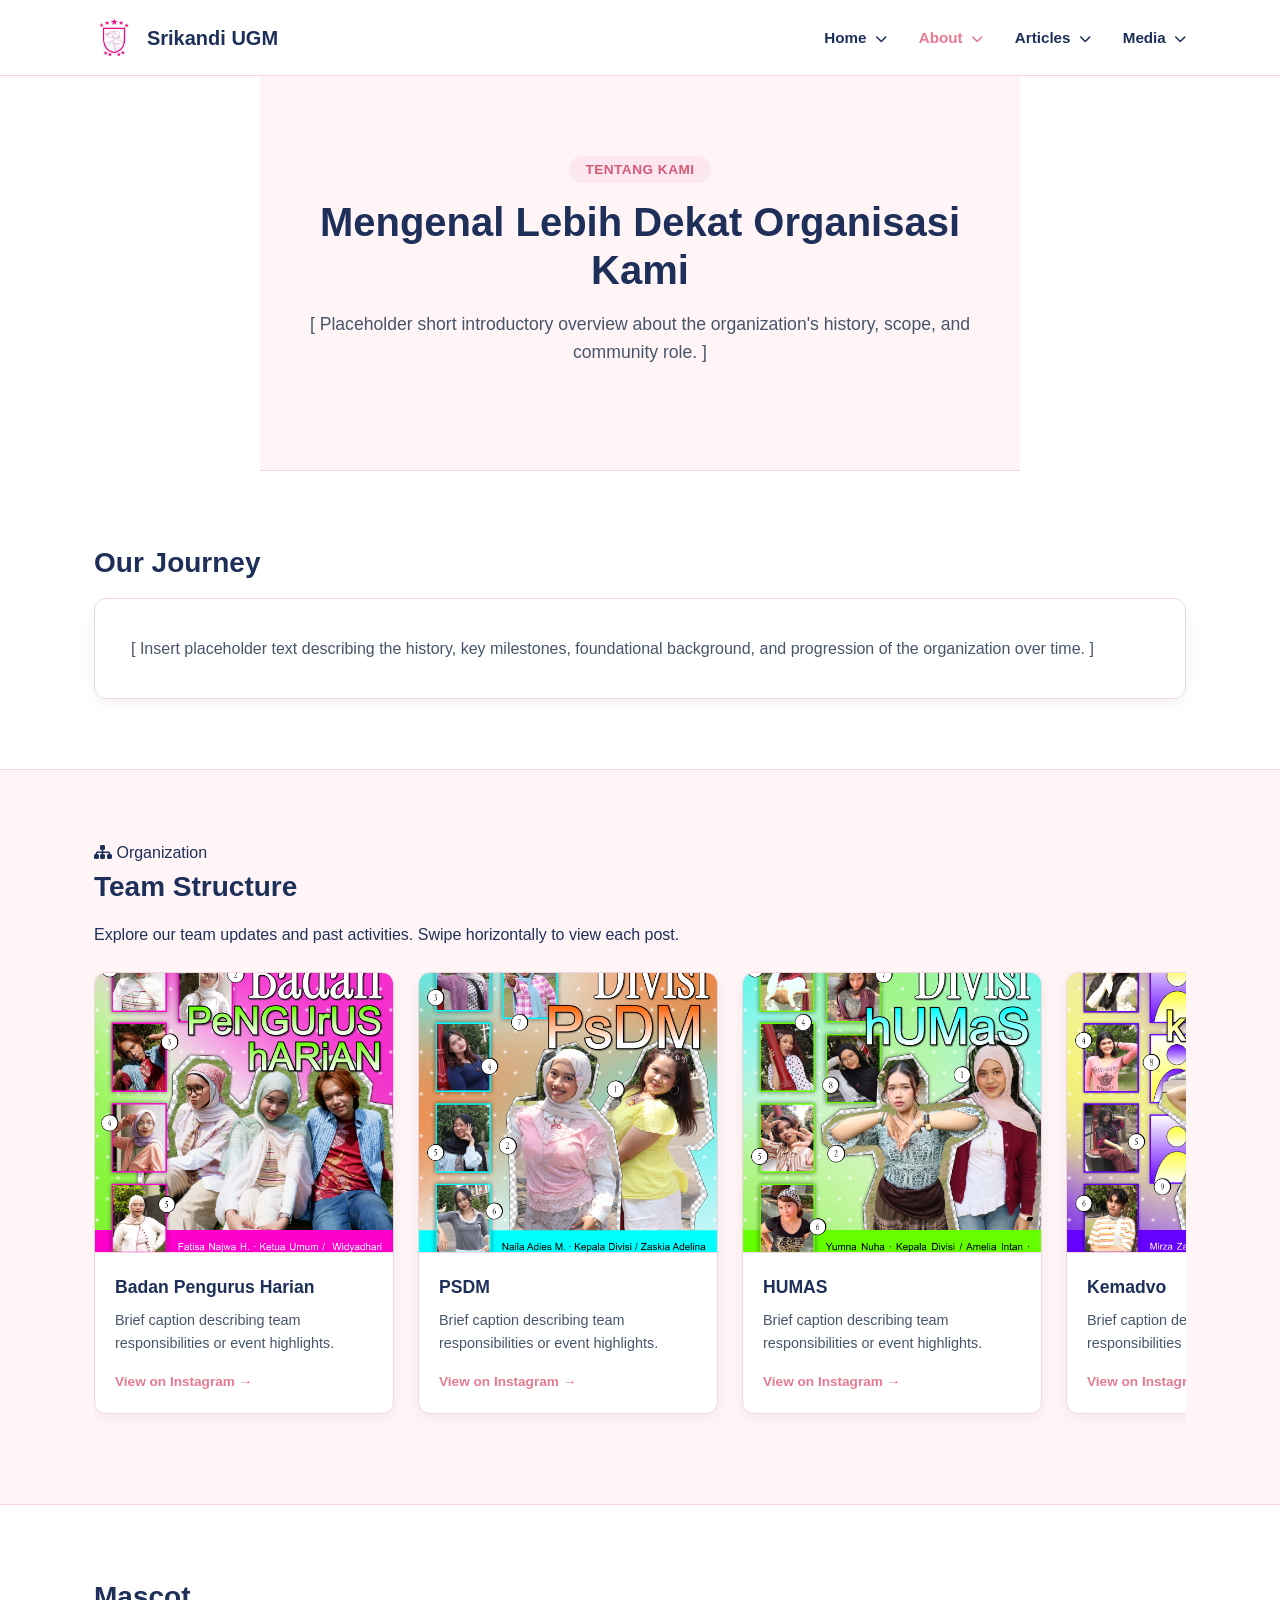
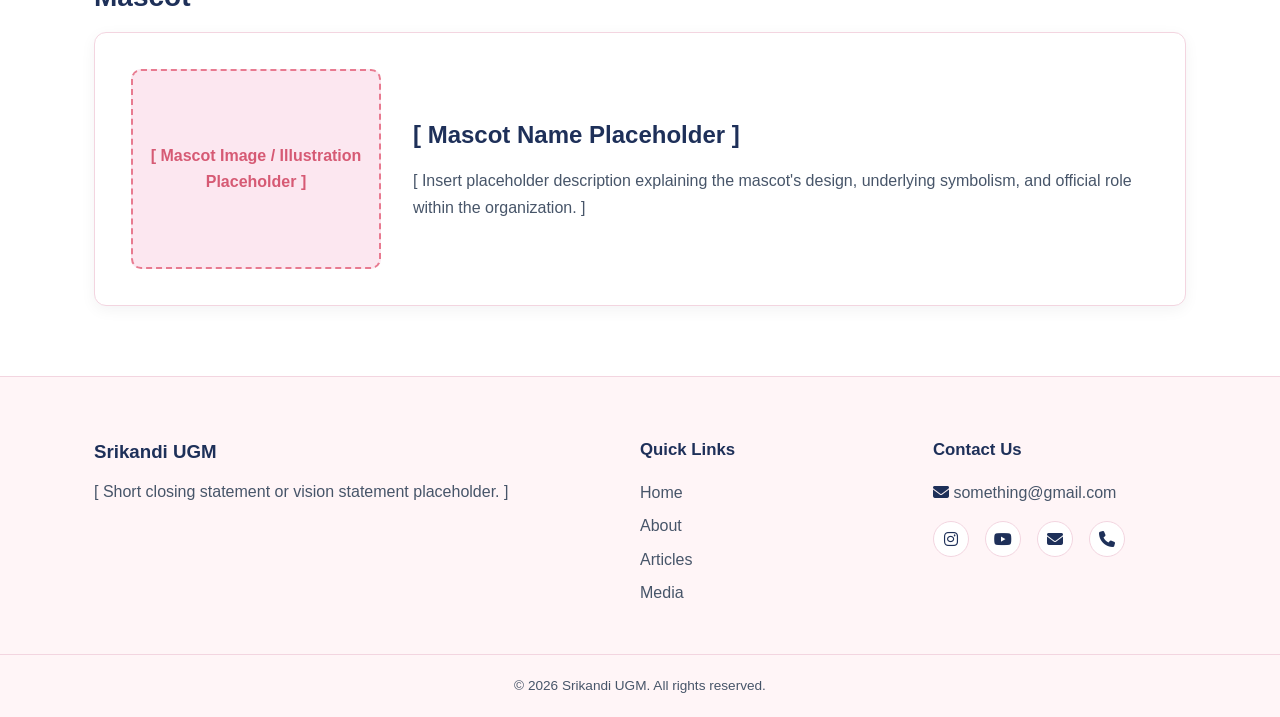
==== commit e09f9a51: "Update about.html" ====
--- a/about.html
+++ b/about.html
@@ -96,7 +96,7 @@
                 <!-- Instagram Horizontal Carousel -->
                 <div class="insta-carousel-wrapper">
                     <div class="insta-carousel-track">
-<!-- Post 1 -->
+                        <!-- Post 1 -->
                         <div class="insta-card">
                             <div class="insta-img-box">
                                 <img src="SrikandiWebImg/BPH.png" alt="Team Division 1">
@@ -167,7 +167,11 @@
                                 <a href="https://www.instagram.com/p/Ddds6G7jxyx/" target="_blank" class="insta-link">View on Instagram &rarr;</a>
                             </div>
                         </div>
-                    
+                    </div>
+                </div>
+            </div>
+        </section>
+
         <!-- SECTION 3: MASCOT -->
         <section id="mascot" class="about-section">
             <div class="container">
--- a/style.css
+++ b/style.css
@@ -415,3 +415,32 @@
         grid-template-columns: 1fr;
     }
 }
+
+
+/* =========================================
+   DARK MODE
+========================================= */
+
+body.dark footer {
+    background: #2b2b2b;
+    color: #eee;
+}
+
+body.dark .hero-description,
+body.dark .featured-content p,
+body.dark .article-card p {
+    color: #bbb;
+}
+
+body.dark .btn,
+body.dark .article-card a {
+    color: #eee;
+}
+
+body.dark .btn {
+    border-color: #eee;
+}
+
+body.dark .article-card {
+    border-color: #444;
+}
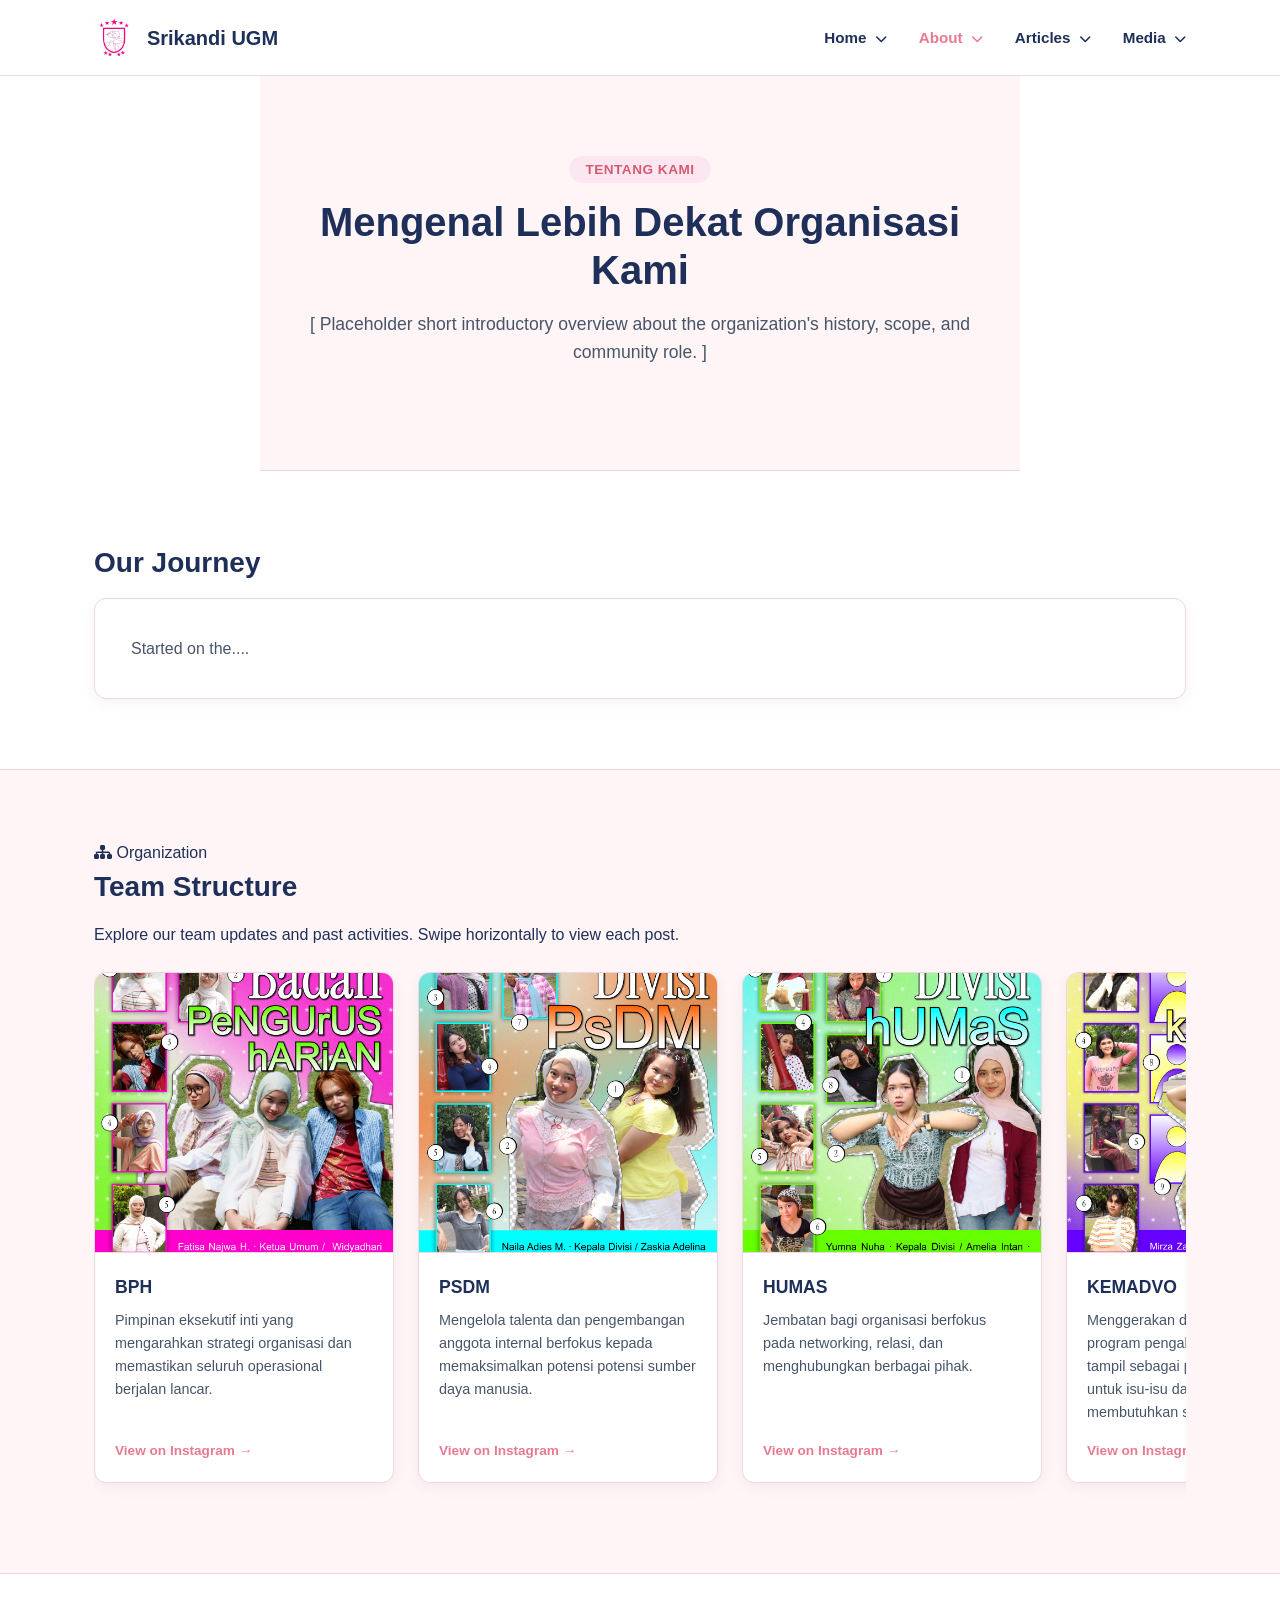
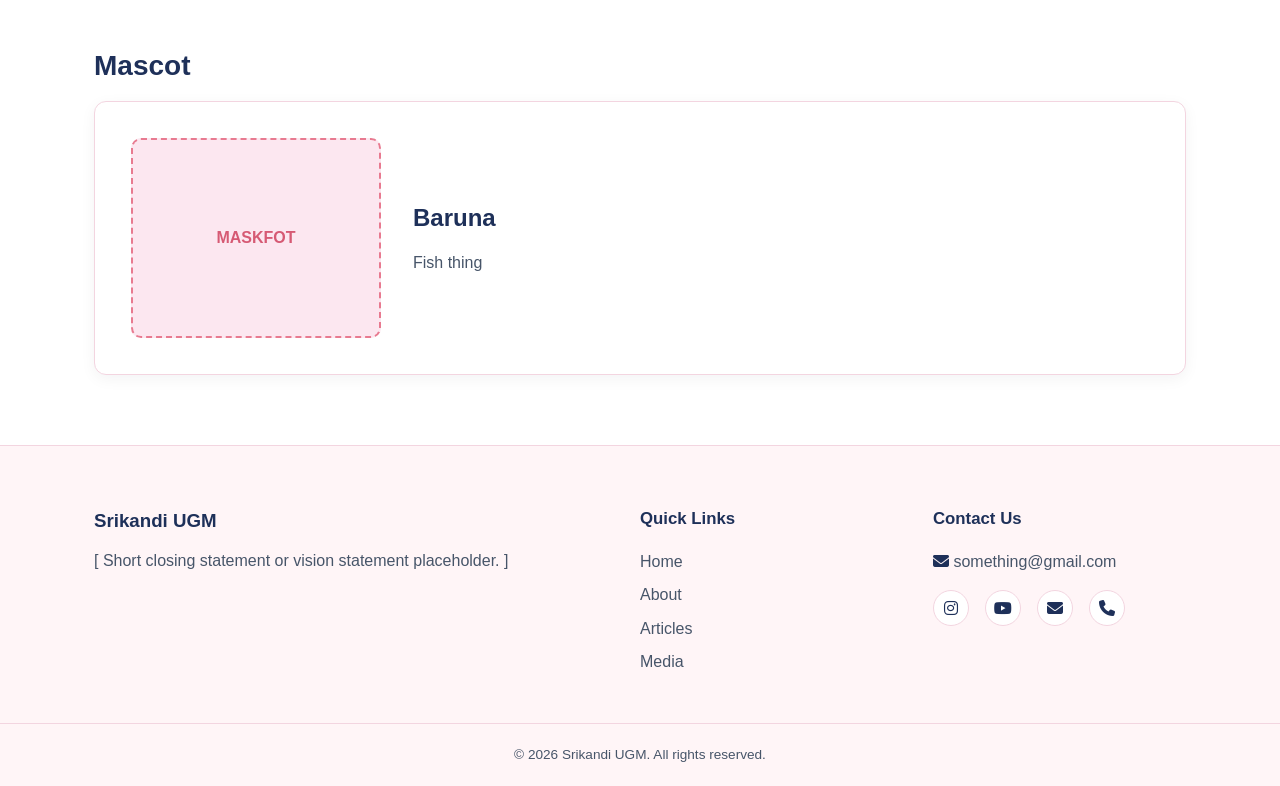
==== commit 23a67d7b: "Update about.html" ====
--- a/about.html
+++ b/about.html
@@ -79,7 +79,7 @@
                     <div class="divider"></div>
                 </div>
                 <div class="about-card">
-                    <p>[ Insert placeholder text describing the history, key milestones, foundational background, and progression of the organization over time. ]</p>
+                    <p>Started on the....</p>
                 </div>
             </div>
         </section>
@@ -102,8 +102,8 @@
                                 <img src="SrikandiWebImg/BPH.png" alt="Team Division 1">
                             </div>
                             <div class="insta-caption">
-                                <h4>Badan Pengurus Harian</h4>
-                                <p>Brief caption describing team responsibilities or event highlights.</p>
+                                <h4>BPH</h4>
+                                <p>Pimpinan eksekutif inti yang mengarahkan strategi organisasi dan memastikan seluruh operasional berjalan lancar.</p>
                                 <a href="https://www.instagram.com/p/DdduLUnjwdP/" target="_blank" class="insta-link">View on Instagram &rarr;</a>
                             </div>
                         </div>
@@ -115,7 +115,7 @@
                             </div>
                             <div class="insta-caption">
                                 <h4>PSDM</h4>
-                                <p>Brief caption describing team responsibilities or event highlights.</p>
+                                <p>Mengelola talenta dan pengembangan anggota internal berfokus kepada memaksimalkan potensi potensi sumber daya manusia.</p>
                                 <a href="https://www.instagram.com/p/DddrIZyj0x9/" target="_blank" class="insta-link">View on Instagram &rarr;</a>
                             </div>
                         </div>
@@ -127,7 +127,7 @@
                             </div>
                             <div class="insta-caption">
                                 <h4>HUMAS</h4>
-                                <p>Brief caption describing team responsibilities or event highlights.</p>
+                                <p>Jembatan bagi organisasi berfokus pada networking, relasi, dan menghubungkan berbagai pihak.</p>
                                 <a href="https://www.instagram.com/p/DddmziSj2fd/" target="_blank" class="insta-link">View on Instagram &rarr;</a>
                             </div>
                         </div>
@@ -138,8 +138,8 @@
                                 <img src="SrikandiWebImg/Kemadvo.png" alt="Campaign Highlight 1">
                             </div>
                             <div class="insta-caption">
-                                <h4>Kemadvo</h4>
-                                <p>Brief caption describing team responsibilities or event highlights.</p>
+                                <h4>KEMADVO</h4>
+                                <p>Menggerakan dampak sosial dan program pengabdian masyakarat serta tampil sebagai pembela dan perwakilan untuk isu-isu dan kelompok yang membutuhkan suara.</p>
                                 <a href="https://www.instagram.com/p/Dddt43dj1MA/" target="_blank" class="insta-link">View on Instagram &rarr;</a>
                             </div>
                         </div>
@@ -150,8 +150,8 @@
                                 <img src="SrikandiWebImg/Karet.png" alt="Campaign Highlight 2">
                             </div>
                             <div class="insta-caption">
-                                <h4>Karet</h4>
-                                <p>Brief caption describing team responsibilities or event highlights.</p>
+                                <h4>KARET</h4>
+                                <p>Melakukan penelitian objektif dan berbasis butki serta kajian strategis yang dilandasi data yang kuat.</p>
                                 <a href="https://www.instagram.com/p/DdduuyJD9_j/" target="_blank" class="insta-link">View on Instagram &rarr;</a>
                             </div>
                         </div>
@@ -162,8 +162,8 @@
                                 <img src="SrikandiWebImg/Medinfo.png" alt="Community Outreach">
                             </div>
                             <div class="insta-caption">
-                                <h4>Medinfo</h4>
-                                <p>Brief caption describing team responsibilities or event highlights.</p>
+                                <h4>MEDINFO</h4>
+                                <p>Menangani komunikasi visual, pembuatan konten dan publikasi digital menjadi aset kreatif yang menarik,.</p>
                                 <a href="https://www.instagram.com/p/Ddds6G7jxyx/" target="_blank" class="insta-link">View on Instagram &rarr;</a>
                             </div>
                         </div>
@@ -181,11 +181,11 @@
                 </div>
                 <div class="about-card mascot-container">
                     <div class="mascot-placeholder">
-                        [ Mascot Image / Illustration Placeholder ]
+                        MASKFOT
                     </div>
                     <div class="mascot-text">
-                        <h3>[ Mascot Name Placeholder ]</h3>
-                        <p>[ Insert placeholder description explaining the mascot's design, underlying symbolism, and official role within the organization. ]</p>
+                        <h3>Baruna</h3>
+                        <p>Fish thing</p>
                     </div>
                 </div>
             </div>
